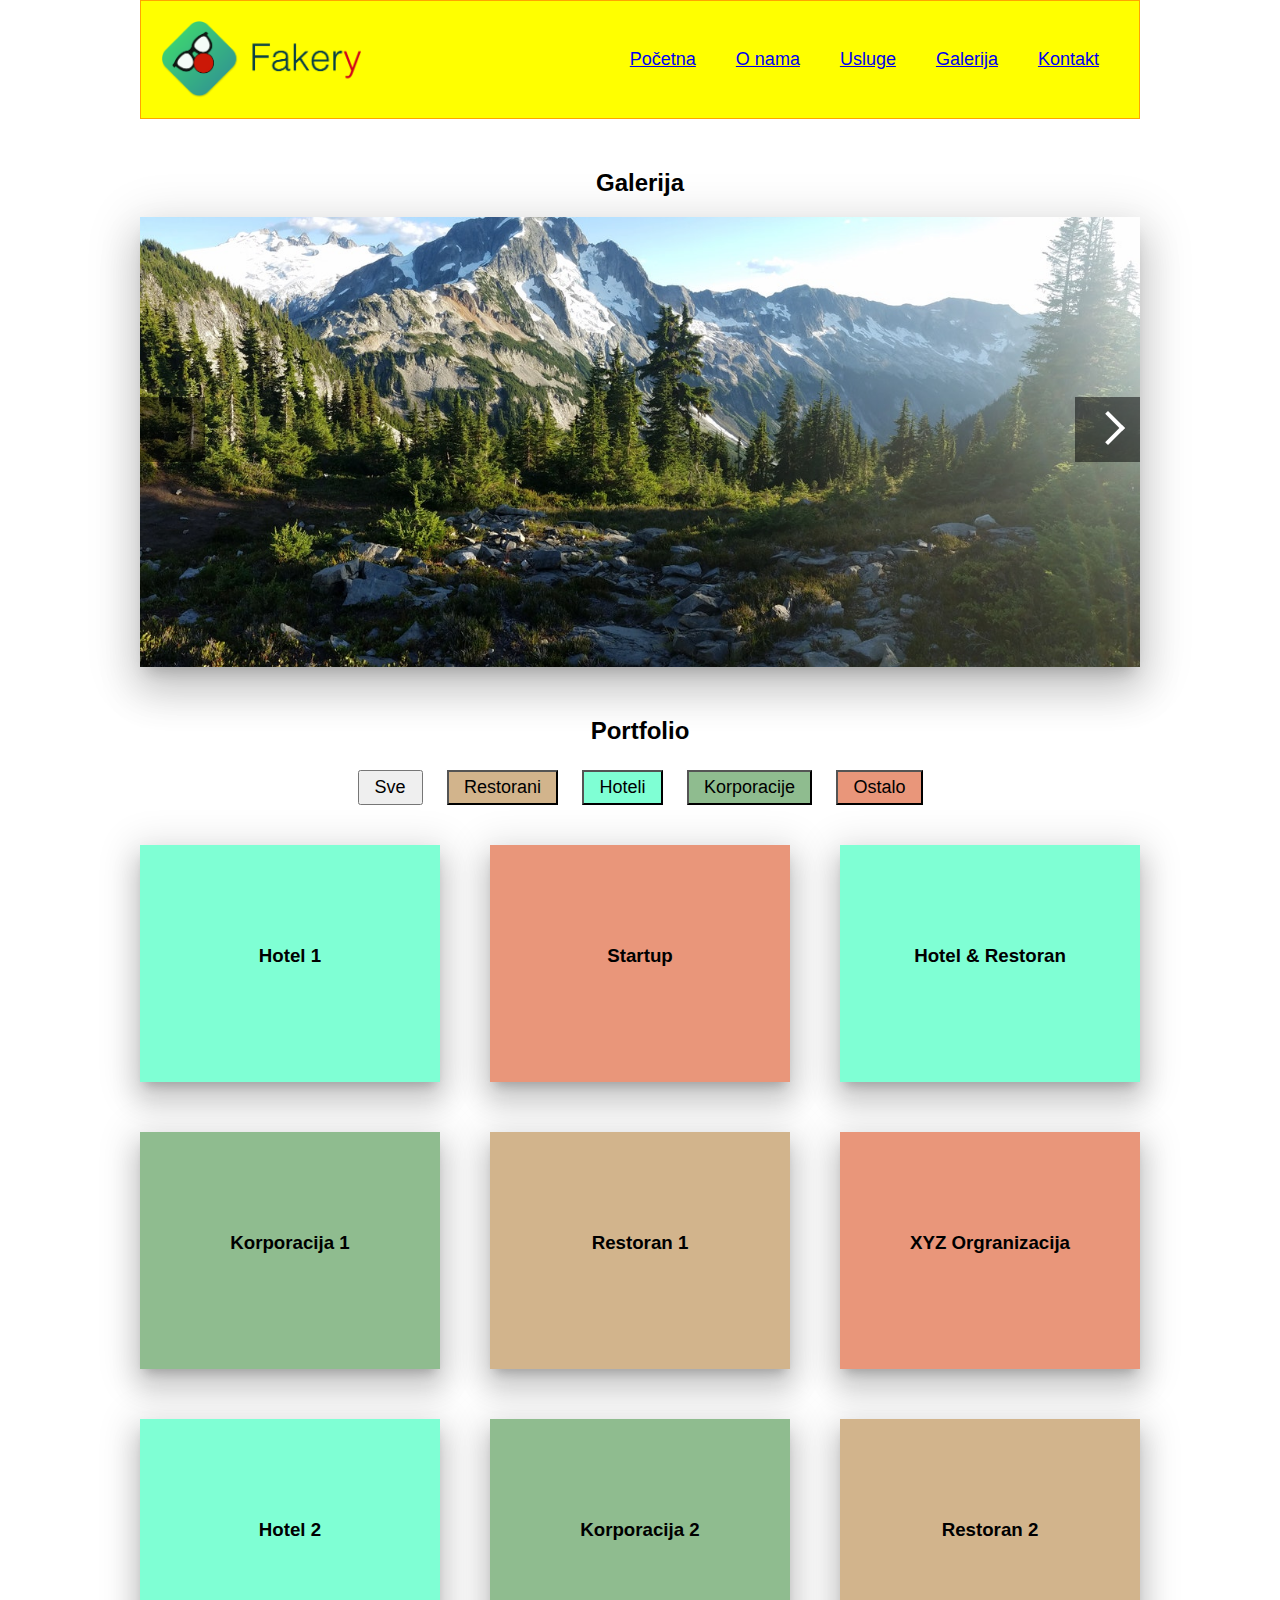
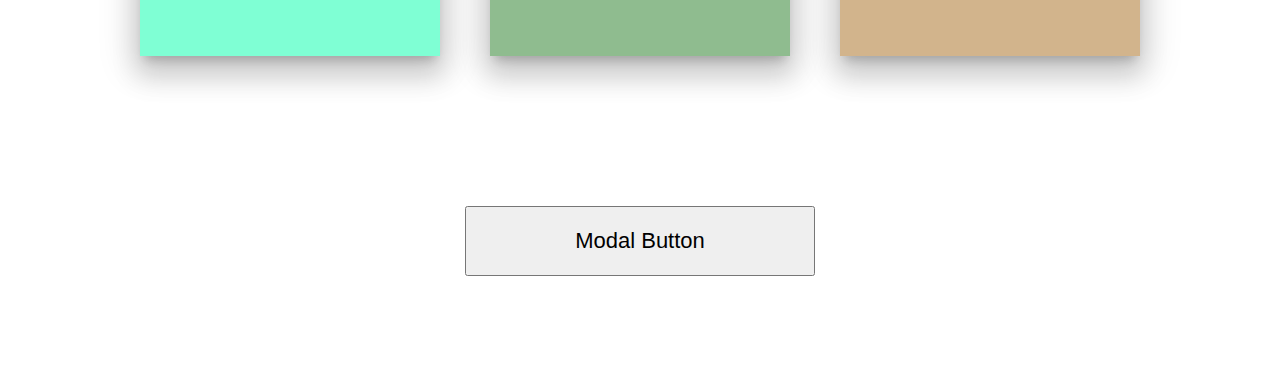
==== responsive-menu-slider-portfolio-modal-main/index.html @ d83aa0c1 "inital commit" ====
<!DOCTYPE html>
<html>
<head>
	<title>Meni Slider Portfolio</title>
	<meta name="viewport" content="width=device-width, initial-scale=1">
	<link rel="stylesheet" type="text/css" href="style.css">
</head>
<body>


	<div class="header">
		<img src="img/logo.png">

		<button onclick="mobileMenu()">MENU</button>

		<ul>
			<li><a href="#">Početna</a></li>
			<li><a href="#">O nama</a></li>
			<li><a href="#">Usluge</a></li>
			<li><a href="#">Galerija</a></li>
			<li><a href="#">Kontakt</a></li>
		</ul>
	</div>

	<h2>Galerija</h2>

	<div class="slider-wrapper">
        <button id="left-btn"><i class=""></i></button>
        <div class="slider-images">
        	<img src="img/slide1.jpg">
        	<img src="img/slide2.jpg">
        	<img src="img/slide3.jpg">
        </div>
        <button id="right-btn"><i class="arrow"></i></button>
    </div>

    <h2>Portfolio</h2>

    <div class="portfolio-wrapper">
	    <div class="portfolio-categories">
	    	<button data-category='sve' onclick="portfolioSort(this)">Sve</button>
	    	<button data-category='restorani' onclick="portfolioSort(this)" class="brown">Restorani</button>
	    	<button data-category='hoteli' onclick="portfolioSort(this)" class="blue">Hoteli</button>
	    	<button data-category='korporacije' onclick="portfolioSort(this)" class="green">Korporacije</button>
	    	<button data-category='ostalo' onclick="portfolioSort(this)" class="rose">Ostalo</button>
	    </div>

	    <div class="portfolio-items">
	    	<div class="portfolio-single-item blue" data-category='hoteli'>
	    		<h3>Hotel 1</h3>
	    	</div>

	    	<div class="portfolio-single-item rose" data-category='ostalo'>
	    		<h3>Startup</h3>
	    	</div>

	    	<div class="portfolio-single-item blue" data-category='hoteli, restorani'>
	    		<h3>Hotel & Restoran</h3>
	    	</div>

	    	<div class="portfolio-single-item green" data-category='korporacije'>
	    		<h3>Korporacija 1</h3>
	    	</div>

	    	<div class="portfolio-single-item brown" data-category='restorani'>
	    		<h3>Restoran 1</h3>
	    	</div>

	    	<div class="portfolio-single-item rose" data-category='ostalo'>
	    		<h3>XYZ Orgranizacija</h3>
	    	</div>

	    	<div class="portfolio-single-item blue" data-category='hoteli'>
	    		<h3>Hotel 2</h3>
	    	</div>

	    	<div class="portfolio-single-item green" data-category='korporacije'>
	    		<h3>Korporacija 2</h3>
	    	</div>

	    	<div class="portfolio-single-item brown" data-category='restorani'>
	    		<h3>Restoran 2</h3>
	    	</div>
	    </div>
    </div>

    <div class="modal-section">
    	<button onclick="openModal()">Modal Button</button>
    </div>


    <div class="popup-modal">
    	<button id="closeModal">X</button>

    	<h4>Modal Title</h4>
    	Lorem ipsum dolor sit amet, consectetur adipisicing elit, sed do eiusmod
    	tempor incididunt ut labore et dolore magna aliqua. Ut enim ad minim veniam,
    	quis nostrud exercitation ullamco laboris nisi ut aliquip ex ea commodo
    	consequat. Duis aute irure dolor in reprehenderit in voluptate velit esse
    	cillum dolore eu fugiat nulla pariatur. Excepteur sint occaecat cupidatat non
    	proident, sunt in culpa qui officia deserunt mollit anim id est laborum.
    </div>

    <div class="overlay"></div>

	<script type="text/javascript" src="script.js"></script>
</body>
</html>
---- responsive-menu-slider-portfolio-modal-main/style.css ----
* {
	box-sizing: border-box;
	margin: 0;
	padding: 0;
}

body {
	font-family: sans-serif;
}

h1 {
	text-align: center;
	margin-bottom: 15px;
}

h2 {
	margin-bottom: 15px;
	text-align: center;
}

h3 {
	margin-bottom: 15px;
	text-align: center;
}

.header {
	display: flex;
	justify-content: space-between;
	max-width: 1000px;
	margin: auto;
	align-items: center;
	padding: 20px;
	border: 1px solid orange;
	background-color: yellow;
	margin-bottom: 50px;
}

.header img {
	max-width: 200px;
}

.header ul {
	display: flex;
	list-style: none;
	font-size: 18px;
	justify-content: space-around;
    z-index: 9;
}

.header ul li a {
	padding: 10px 20px;
	display: block;
}

.header button {
	display: none;
	padding: 10px;
}

@media (max-width: 1000px) {
	.header button {
		display: block;
	}

	.header ul {
		display: none;
		background-color: lightsteelblue;
		position: absolute;
	    width: 100%;
	    left: 0;
	    right: 0;
	    top: 119px;
	}
}

/*
 * SLIDER
 */

.slider-wrapper {
    max-width: 1000px;
    height: 450px;
    box-shadow: 0 24px 38px 3px rgba(0, 0, 0, 0.14), 0 9px 46px 8px rgba(0, 0, 0, 0.12), 0 11px 15px -7px rgba(0, 0, 0, 0.2);
    margin: auto;
    margin-top: 20px;
    position: relative;
    margin-bottom: 50px;
}

.slider-wrapper .slider-images {
	height: 100%;
}

.slider-wrapper .slider-images img {
	width: 100%;
	height: 100%;
	object-fit: cover;
	display: none;
}

.slider-wrapper .slider-images img:first-child {
	display: block;
}

.slider-wrapper button {
    height: 65px;
    width: 65px;
    border: none;
    outline: none;
    background: rgba(0, 0, 0, 0.5);
    cursor: pointer;
    top: 40%;
    position: absolute;
	z-index: 999;
}

.slider-wrapper button .arrow {
    border: solid #fff;
    border-width: 0 4px 4px 0;
    display: inline-block;
    padding: 10px;
    transition: transform 0.3s ease-out;
    outline: none;
}

.slider-wrapper #right-btn {
    right: 0;
}

.slider-wrapper #right-btn .arrow {
    transform: rotate(-45deg);
}

.slider-wrapper #left-btn {
    left: 0;
}

.slider-wrapper #left-btn .arrow {
    transform: rotate(135deg);
}

/*
 * PORTFOLIO
 */

.portfolio-wrapper {
	max-width: 1000px;
	margin: auto;
}

.portfolio-categories {
	padding-bottom: 30px;
	padding-top: 10px;
	text-align: center;
}

.portfolio-categories button {
	padding: 5px 15px;
	font-size: 18px;
	cursor: pointer;
	margin-left: 10px;
	margin-right: 10px;
    margin-bottom: 10px;
}

.portfolio-items {
	display: flex;
	justify-content: space-between;
	flex-wrap: wrap;
}

.portfolio-single-item {
	width: 30%;
	box-shadow: 0 18px 25px 3px rgba(0, 0, 0, 0.14), 0 6px 35px 8px rgba(0, 0, 0, 0.12), 0 8px 10px -5px rgba(0, 0, 0, 0.2);
	padding: 100px 30px;
	margin-bottom: 5%;
}

@media (max-width: 767px) {
    .portfolio-single-item {
        width: 47%;
    }
}

.blue {
	background-color: aquamarine;
}

.rose {
	background-color: darksalmon;
}

.green {
	background-color: darkseagreen;
}

.brown {
	background-color: tan;
}

/*
 * MODAL
 */

.modal-section {
	max-width: 1000px;
 	padding: 100px;
 	margin: auto;
}

.modal-section button {
	padding: 20px;
	font-size: 22px;
	margin: auto;
	display: block;
	max-width: 350px;
	width: 100%;
	cursor: pointer;
}

.popup-modal {
	display: none;
	position: fixed;
	left: 0;
	right: 0;
	top: 25%;
	z-index: 200;
	max-width: 600px;
	padding: 30px;
	margin: auto;
	background-color: #fff;
}

.popup-modal button {
	font-size: 26px;
	cursor: pointer;
	position: absolute;
	right: 10px;
	top: 10px;
	background-color: transparent;
	font-weight: bold;
	border: 0;
}

.overlay {
	display: none;
	position: fixed;
	bottom: 0;
	top: 0;
	left: 0;
	right: 0;
	width: 100%;
	height: 100%;
	z-index: 100;
	background-color: rgba(0, 0, 0, 0.5);
}
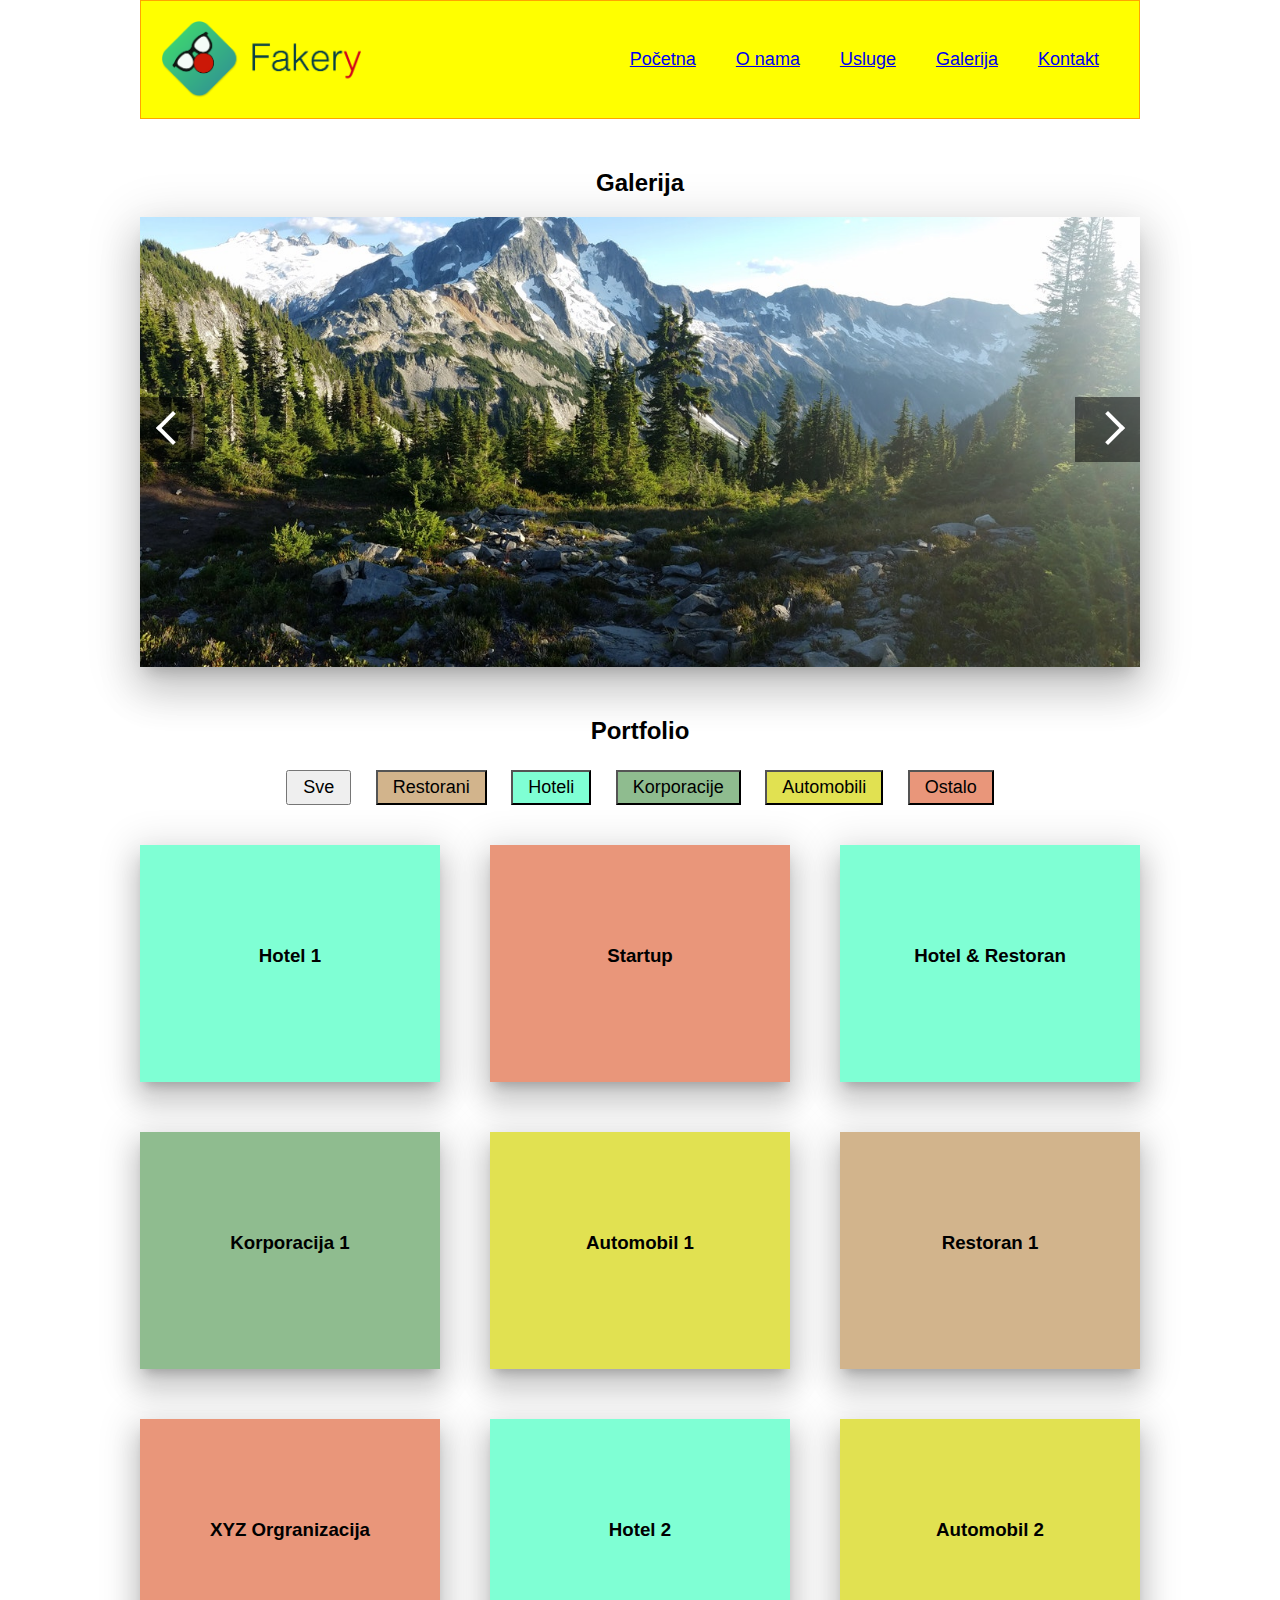
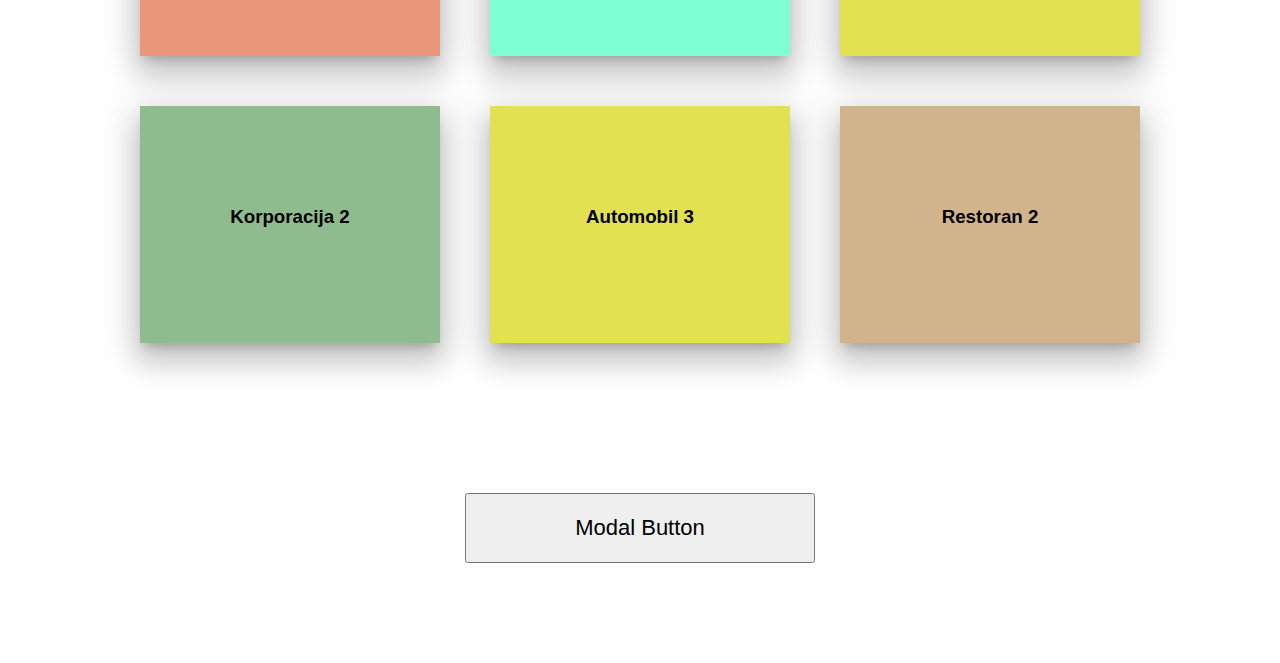
==== commit 93c4a3cb: "changes to responsive-menu-slider-portfolio" ====
--- a/responsive-menu-slider-portfolio-modal-main/index.html
+++ b/responsive-menu-slider-portfolio-modal-main/index.html
@@ -11,7 +11,7 @@
 	<div class="header">
 		<img src="img/logo.png">
 
-		<button onclick="mobileMenu()">MENU</button>
+		<button >MENU</button>
 
 		<ul>
 			<li><a href="#">Početna</a></li>
@@ -25,7 +25,7 @@
 	<h2>Galerija</h2>
 
 	<div class="slider-wrapper">
-        <button id="left-btn"><i class=""></i></button>
+        <button id="left-btn"><i class="arrow"></i></button>
         <div class="slider-images">
         	<img src="img/slide1.jpg">
         	<img src="img/slide2.jpg">
@@ -38,11 +38,12 @@
 
     <div class="portfolio-wrapper">
 	    <div class="portfolio-categories">
-	    	<button data-category='sve' onclick="portfolioSort(this)">Sve</button>
-	    	<button data-category='restorani' onclick="portfolioSort(this)" class="brown">Restorani</button>
-	    	<button data-category='hoteli' onclick="portfolioSort(this)" class="blue">Hoteli</button>
-	    	<button data-category='korporacije' onclick="portfolioSort(this)" class="green">Korporacije</button>
-	    	<button data-category='ostalo' onclick="portfolioSort(this)" class="rose">Ostalo</button>
+	    	<button data-category='sve' >Sve</button>
+	    	<button data-category='restorani'  class="brown">Restorani</button>
+	    	<button data-category='hoteli'  class="blue">Hoteli</button>
+	    	<button data-category='korporacije'  class="green">Korporacije</button>
+			<button data-category='automobili'  class="yellow">Automobili</button>
+	    	<button data-category='ostalo'  class="rose">Ostalo</button>
 	    </div>
 
 	    <div class="portfolio-items">
@@ -61,6 +62,10 @@
 	    	<div class="portfolio-single-item green" data-category='korporacije'>
 	    		<h3>Korporacija 1</h3>
 	    	</div>
+			
+			<div class="portfolio-single-item yellow" data-category='automobili'>
+	    		<h3>Automobil 1</h3>
+	    	</div>
 
 	    	<div class="portfolio-single-item brown" data-category='restorani'>
 	    		<h3>Restoran 1</h3>
@@ -73,19 +78,28 @@
 	    	<div class="portfolio-single-item blue" data-category='hoteli'>
 	    		<h3>Hotel 2</h3>
 	    	</div>
+			
+			<div class="portfolio-single-item yellow" data-category='automobili'>
+	    		<h3>Automobil 2</h3>
+	    	</div>
 
 	    	<div class="portfolio-single-item green" data-category='korporacije'>
 	    		<h3>Korporacija 2</h3>
+	    	</div>
+			
+			<div class="portfolio-single-item yellow" data-category='automobili'>
+	    		<h3>Automobil 3</h3>
 	    	</div>
 
 	    	<div class="portfolio-single-item brown" data-category='restorani'>
 	    		<h3>Restoran 2</h3>
 	    	</div>
+			
 	    </div>
     </div>
 
     <div class="modal-section">
-    	<button onclick="openModal()">Modal Button</button>
+    	<button id="openModal">Modal Button</button>
     </div>
 
 
--- a/responsive-menu-slider-portfolio-modal-main/style.css
+++ b/responsive-menu-slider-portfolio-modal-main/style.css
@@ -197,6 +197,9 @@
 .brown {
 	background-color: tan;
 }
+.yellow{
+	background-color: rgb(225, 225, 81);
+}
 
 /*
  * MODAL
